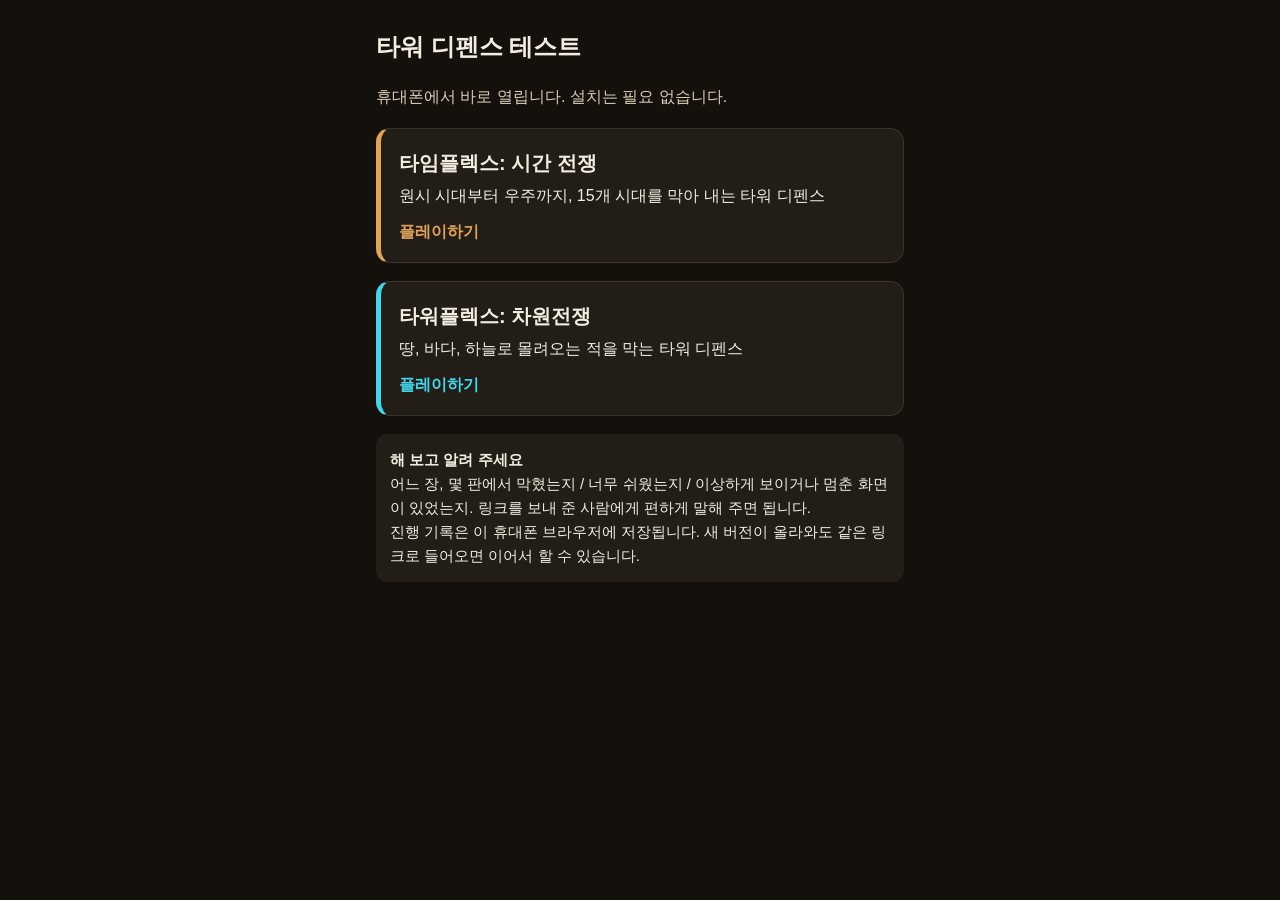
==== index.html @ f20180e1 "첫 화면과 안내 문서" ====
<!DOCTYPE html>
<html lang="ko">
<head>
<meta charset="utf-8">
<meta name="viewport" content="width=device-width,initial-scale=1,viewport-fit=cover">
<title>타워 디펜스 테스트</title>
<style>
:root { --bg:#14110d; --card:#221d17; --ink:#f3ece0; --sub:#d8ccb8; --line:#3a3128; --gold:#e0a25c; --cyan:#45d6ea; }
* { box-sizing:border-box; }
body { margin:0; background:var(--bg); color:var(--ink); font-family:"Apple SD Gothic Neo","Malgun Gothic","Noto Sans KR",sans-serif; line-height:1.6; }
main { max-width:560px; margin:0 auto; padding:28px 16px 48px; display:grid; gap:18px; }
h1 { font-size:24px; margin:0; }
p { margin:0; color:var(--sub); }
a.card { display:grid; gap:4px; text-decoration:none; color:var(--ink); background:var(--card); border:1px solid var(--line); border-radius:14px; padding:18px; }
a.card:active { transform:scale(0.99); }
.name { font-size:20px; font-weight:700; }
.t a.card { border-left:5px solid var(--gold); }
.go { margin-top:6px; font-weight:700; color:var(--gold); }
.c2 .go { color:var(--cyan); }
.c2 { border-left:5px solid var(--cyan) !important; }
.c1 { border-left:5px solid var(--gold) !important; }
.note { background:var(--card); border-radius:12px; padding:14px; font-size:15px; }
.note b { color:var(--ink); }
</style>
</head>
<body>
<main>
  <h1>타워 디펜스 테스트</h1>
  <p>휴대폰에서 바로 열립니다. 설치는 필요 없습니다.</p>

  <a class="card c1" href="timeflex/">
    <span class="name">타임플렉스: 시간 전쟁</span>
    <span>원시 시대부터 우주까지, 15개 시대를 막아 내는 타워 디펜스</span>
    <span class="go">플레이하기</span>
  </a>

  <a class="card c2" href="towerflex/">
    <span class="name">타워플렉스: 차원전쟁</span>
    <span>땅, 바다, 하늘로 몰려오는 적을 막는 타워 디펜스</span>
    <span class="go">플레이하기</span>
  </a>

  <div class="note">
    <b>해 보고 알려 주세요</b><br>
    어느 장, 몇 판에서 막혔는지 / 너무 쉬웠는지 / 이상하게 보이거나 멈춘 화면이 있었는지. 링크를 보내 준 사람에게 편하게 말해 주면 됩니다.<br>
    진행 기록은 이 휴대폰 브라우저에 저장됩니다. 새 버전이 올라와도 같은 링크로 들어오면 이어서 할 수 있습니다.
  </div>
</main>
</body>
</html>
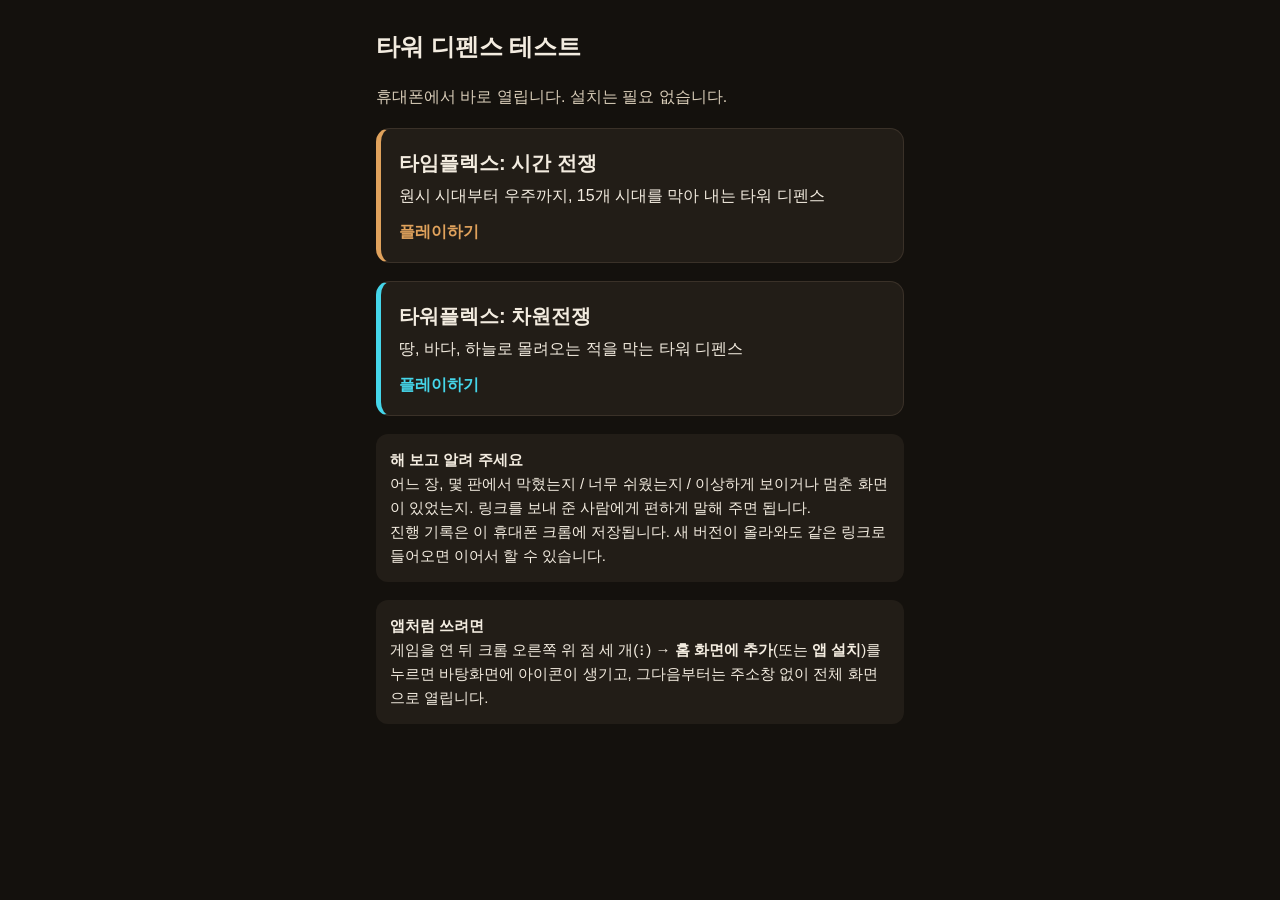
==== commit 835e324b: "첫 화면: 크롬으로 열기, 홈 화면 추가 안내" ====
--- a/index.html
+++ b/index.html
@@ -1,6 +1,6 @@
 <!DOCTYPE html>
 <html lang="ko">
-<head>
+<head><script>(function(){var u=navigator.userAgent,h=location.href;if(/KAKAOTALK/i.test(u)){location.href="kakaotalk://web/openExternal?url="+encodeURIComponent(h);}else if(/Android/i.test(u)&&/(Instagram|FBAN|FBAV|NAVER|Line\/|DaumApps|; wv\))/i.test(u)){location.href="intent://"+h.replace(/^https?:\/\//,"")+"#Intent;scheme=https;package=com.android.chrome;end";}})();</script>
 <meta charset="utf-8">
 <meta name="viewport" content="width=device-width,initial-scale=1,viewport-fit=cover">
 <title>타워 디펜스 테스트</title>
@@ -43,7 +43,12 @@
   <div class="note">
     <b>해 보고 알려 주세요</b><br>
     어느 장, 몇 판에서 막혔는지 / 너무 쉬웠는지 / 이상하게 보이거나 멈춘 화면이 있었는지. 링크를 보내 준 사람에게 편하게 말해 주면 됩니다.<br>
-    진행 기록은 이 휴대폰 브라우저에 저장됩니다. 새 버전이 올라와도 같은 링크로 들어오면 이어서 할 수 있습니다.
+    진행 기록은 이 휴대폰 크롬에 저장됩니다. 새 버전이 올라와도 같은 링크로 들어오면 이어서 할 수 있습니다.
+  </div>
+
+  <div class="note">
+    <b>앱처럼 쓰려면</b><br>
+    게임을 연 뒤 크롬 오른쪽 위 점 세 개(⋮) → <b>홈 화면에 추가</b>(또는 <b>앱 설치</b>)를 누르면 바탕화면에 아이콘이 생기고, 그다음부터는 주소창 없이 전체 화면으로 열립니다.
   </div>
 </main>
 </body>
